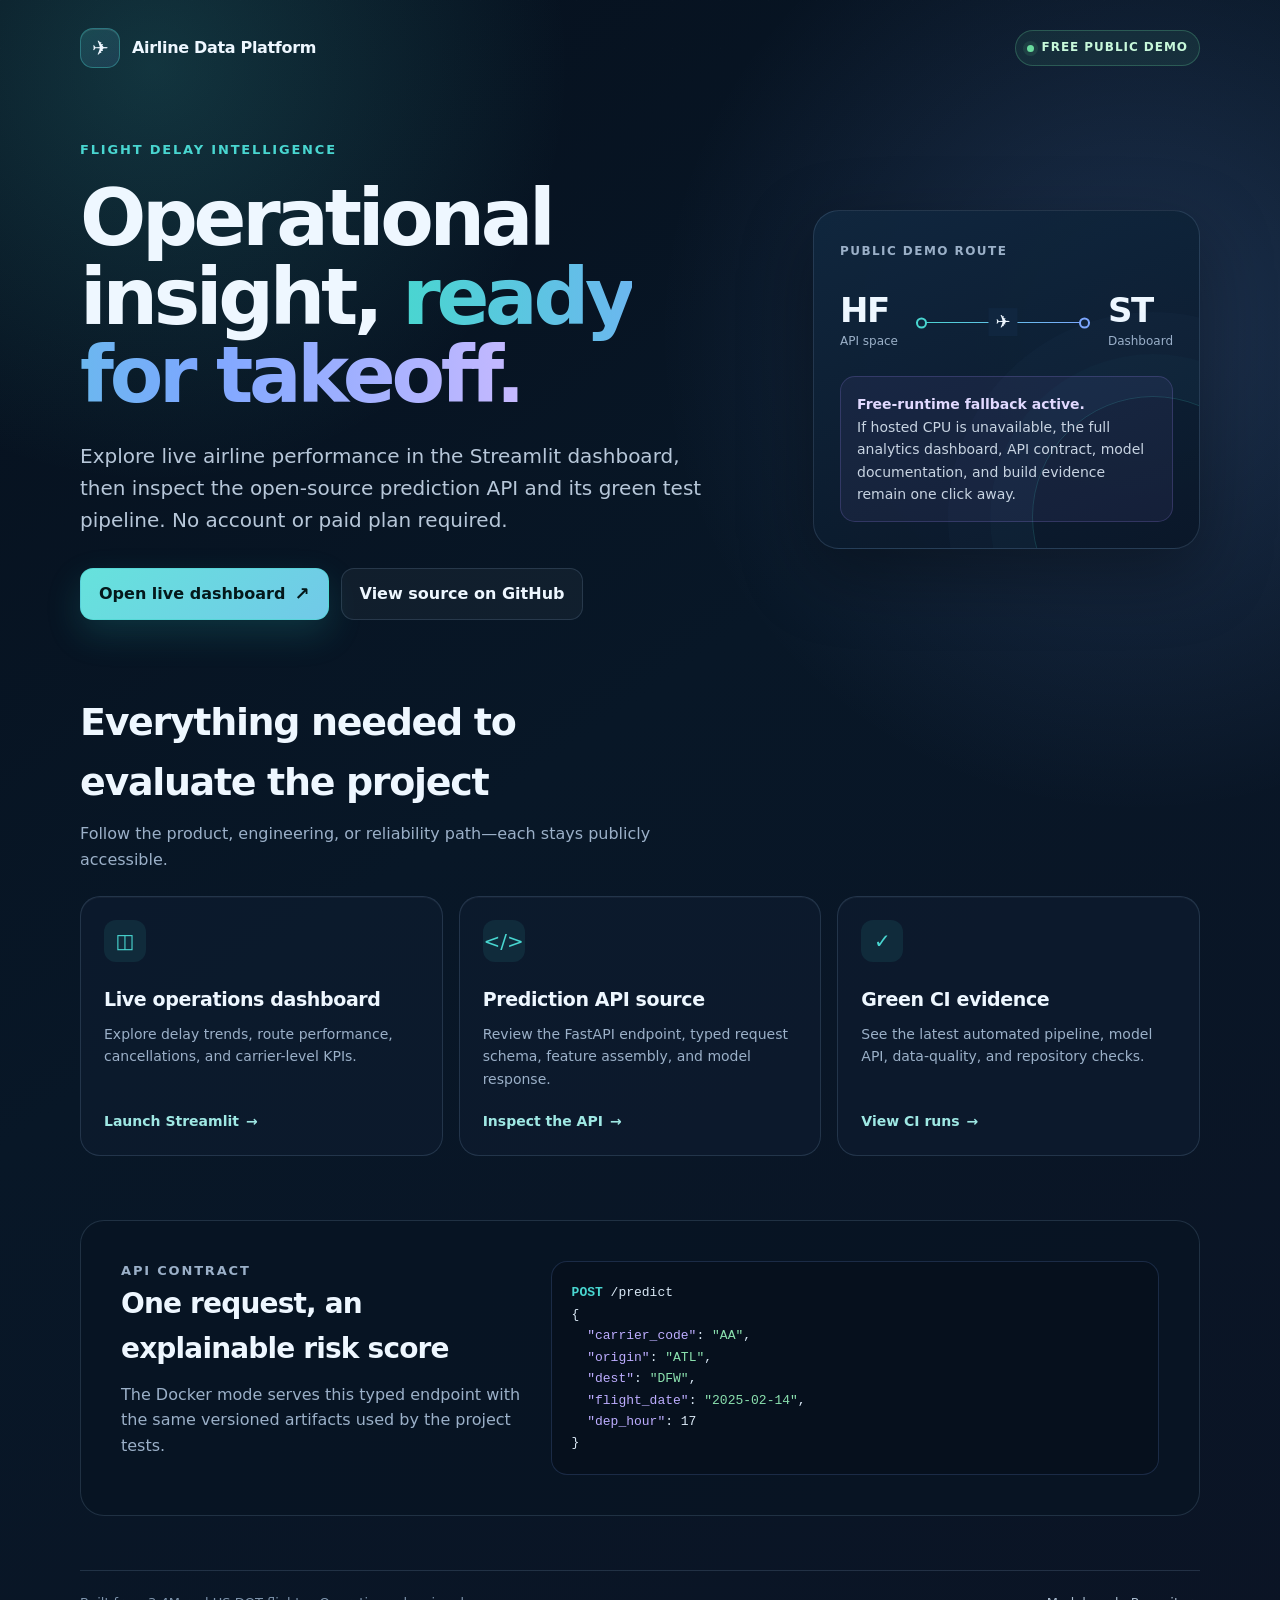
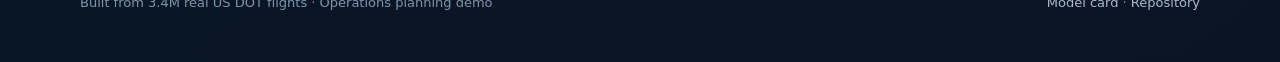
==== hf-static/index.html @ ccba7788 "Add free Hugging Face static fallback" ====
<!doctype html>
<html lang="en">
<head>
  <meta charset="utf-8">
  <meta name="viewport" content="width=device-width, initial-scale=1">
  <meta name="description" content="Flight delay intelligence, live airline operations dashboard, API contract, source code, and CI evidence.">
  <meta name="theme-color" content="#07111f">
  <title>Flight Delay Intelligence · Battina</title>
  <style>
    :root {
      color-scheme: dark;
      --ink: #eef7ff;
      --muted: #9bb0c8;
      --panel: rgba(13, 28, 47, .78);
      --panel-strong: #10243b;
      --line: rgba(156, 190, 224, .17);
      --cyan: #49d6d0;
      --cyan-strong: #25b9b4;
      --blue: #7da7ff;
      --violet: #a58cff;
      --green: #69dc9e;
      --shadow: 0 24px 70px rgba(0, 0, 0, .34);
    }

    * { box-sizing: border-box; }

    html { scroll-behavior: smooth; }

    body {
      min-height: 100vh;
      margin: 0;
      font-family: Inter, ui-sans-serif, system-ui, -apple-system, BlinkMacSystemFont, "Segoe UI", sans-serif;
      color: var(--ink);
      background:
        radial-gradient(circle at 12% 4%, rgba(73, 214, 208, .18), transparent 26rem),
        radial-gradient(circle at 89% 20%, rgba(125, 167, 255, .18), transparent 30rem),
        linear-gradient(145deg, #06101d 0%, #081727 45%, #0b1425 100%);
      line-height: 1.6;
    }

    body::before {
      content: "";
      position: fixed;
      inset: 0;
      pointer-events: none;
      opacity: .28;
      background-image:
        linear-gradient(rgba(255,255,255,.025) 1px, transparent 1px),
        linear-gradient(90deg, rgba(255,255,255,.025) 1px, transparent 1px);
      background-size: 48px 48px;
      mask-image: linear-gradient(to bottom, black, transparent 80%);
    }

    a { color: inherit; }

    .shell {
      position: relative;
      width: min(1120px, calc(100% - 32px));
      margin: 0 auto;
      padding: 28px 0 48px;
    }

    .nav {
      display: flex;
      align-items: center;
      justify-content: space-between;
      gap: 20px;
      margin-bottom: 72px;
    }

    .brand {
      display: inline-flex;
      align-items: center;
      gap: 12px;
      font-weight: 760;
      letter-spacing: -.02em;
    }

    .brand-mark {
      display: grid;
      width: 40px;
      height: 40px;
      place-items: center;
      border: 1px solid rgba(73, 214, 208, .36);
      border-radius: 13px;
      background: linear-gradient(145deg, rgba(73, 214, 208, .17), rgba(125, 167, 255, .12));
      box-shadow: inset 0 1px rgba(255,255,255,.1);
      font-size: 20px;
    }

    .chip {
      display: inline-flex;
      align-items: center;
      gap: 8px;
      padding: 7px 11px;
      border: 1px solid rgba(105, 220, 158, .26);
      border-radius: 999px;
      color: #c7f8da;
      background: rgba(105, 220, 158, .08);
      font-size: 12px;
      font-weight: 700;
      letter-spacing: .08em;
      text-transform: uppercase;
    }

    .chip::before {
      content: "";
      width: 7px;
      height: 7px;
      border-radius: 50%;
      background: var(--green);
      box-shadow: 0 0 0 4px rgba(105, 220, 158, .1);
    }

    .hero {
      display: grid;
      grid-template-columns: minmax(0, 1.25fr) minmax(310px, .75fr);
      align-items: center;
      gap: clamp(34px, 7vw, 88px);
      margin-bottom: 72px;
    }

    .eyebrow {
      margin: 0 0 18px;
      color: var(--cyan);
      font-size: 13px;
      font-weight: 800;
      letter-spacing: .14em;
      text-transform: uppercase;
    }

    h1 {
      max-width: 760px;
      margin: 0;
      font-size: clamp(43px, 7vw, 78px);
      line-height: 1.01;
      letter-spacing: -.055em;
    }

    .gradient-text {
      color: transparent;
      background: linear-gradient(90deg, var(--cyan), var(--blue) 52%, #c6b9ff);
      background-clip: text;
      -webkit-background-clip: text;
    }

    .lede {
      max-width: 670px;
      margin: 25px 0 0;
      color: #b7c7d9;
      font-size: clamp(17px, 2vw, 20px);
    }

    .actions {
      display: flex;
      flex-wrap: wrap;
      gap: 12px;
      margin-top: 32px;
    }

    .button {
      display: inline-flex;
      min-height: 50px;
      align-items: center;
      justify-content: center;
      gap: 9px;
      padding: 12px 18px;
      border: 1px solid var(--line);
      border-radius: 13px;
      background: rgba(255,255,255,.04);
      font-weight: 750;
      text-decoration: none;
      transition: transform .18s ease, border-color .18s ease, background .18s ease;
    }

    .button:hover,
    .button:focus-visible {
      transform: translateY(-2px);
      border-color: rgba(125, 167, 255, .55);
      background: rgba(125, 167, 255, .09);
      outline: none;
    }

    .button.primary {
      border-color: rgba(73, 214, 208, .58);
      color: #04181b;
      background: linear-gradient(135deg, #66e2dc, #71c9e8);
      box-shadow: 0 14px 35px rgba(37, 185, 180, .19);
    }

    .button.primary:hover,
    .button.primary:focus-visible {
      border-color: #9ef0ec;
      background: linear-gradient(135deg, #82ebe6, #8bd6f0);
    }

    .arrow { font-size: 18px; line-height: 1; }

    .flight-card {
      position: relative;
      min-height: 326px;
      overflow: hidden;
      padding: 26px;
      border: 1px solid var(--line);
      border-radius: 26px;
      background:
        linear-gradient(160deg, rgba(16, 39, 63, .93), rgba(10, 23, 40, .93));
      box-shadow: var(--shadow);
    }

    .flight-card::after {
      content: "";
      position: absolute;
      right: -75px;
      bottom: -90px;
      width: 240px;
      height: 240px;
      border: 1px solid rgba(73, 214, 208, .19);
      border-radius: 50%;
      box-shadow: 0 0 0 42px rgba(73, 214, 208, .025), 0 0 0 84px rgba(125, 167, 255, .025);
    }

    .card-label {
      color: var(--muted);
      font-size: 12px;
      font-weight: 760;
      letter-spacing: .12em;
      text-transform: uppercase;
    }

    .route {
      display: flex;
      align-items: center;
      justify-content: space-between;
      gap: 18px;
      margin: 30px 0 24px;
    }

    .airport strong {
      display: block;
      font-size: 34px;
      line-height: 1;
      letter-spacing: -.04em;
    }

    .airport span { color: var(--muted); font-size: 12px; }

    .route-line {
      position: relative;
      flex: 1;
      height: 1px;
      background: linear-gradient(90deg, var(--cyan), var(--blue));
    }

    .route-line::before,
    .route-line::after {
      content: "";
      position: absolute;
      top: 50%;
      width: 7px;
      height: 7px;
      border: 2px solid var(--cyan);
      border-radius: 50%;
      background: var(--panel-strong);
      transform: translateY(-50%);
    }

    .route-line::before { left: 0; }
    .route-line::after { right: 0; border-color: var(--blue); }

    .plane {
      position: absolute;
      top: 50%;
      left: 50%;
      padding: 0 7px;
      background: #10263f;
      transform: translate(-50%, -52%);
      font-size: 18px;
    }

    .runtime-note {
      position: relative;
      z-index: 1;
      padding: 16px;
      border: 1px solid rgba(165, 140, 255, .2);
      border-radius: 15px;
      color: #c8d4e2;
      background: rgba(165, 140, 255, .065);
      font-size: 14px;
    }

    .runtime-note strong { color: #e1d9ff; }

    .section-heading {
      max-width: 620px;
      margin-bottom: 24px;
    }

    .section-heading h2 {
      margin: 0 0 8px;
      font-size: clamp(28px, 4vw, 38px);
      letter-spacing: -.035em;
    }

    .section-heading p { margin: 0; color: var(--muted); }

    .grid {
      display: grid;
      grid-template-columns: repeat(3, 1fr);
      gap: 16px;
    }

    .resource {
      display: flex;
      min-height: 230px;
      flex-direction: column;
      padding: 23px;
      border: 1px solid var(--line);
      border-radius: 20px;
      background: var(--panel);
      box-shadow: inset 0 1px rgba(255,255,255,.04);
    }

    .resource-icon {
      display: grid;
      width: 42px;
      height: 42px;
      place-items: center;
      margin-bottom: 22px;
      border-radius: 12px;
      color: var(--cyan);
      background: rgba(73, 214, 208, .09);
      font-size: 20px;
    }

    .resource h3 { margin: 0 0 8px; font-size: 19px; letter-spacing: -.02em; }
    .resource p { margin: 0 0 20px; color: var(--muted); font-size: 14px; }

    .text-link {
      display: inline-flex;
      align-items: center;
      gap: 7px;
      margin-top: auto;
      color: #9fe8e4;
      font-size: 14px;
      font-weight: 760;
      text-decoration: none;
    }

    .text-link:hover,
    .text-link:focus-visible { color: white; outline: none; }

    .contract {
      display: grid;
      grid-template-columns: .8fr 1.2fr;
      gap: 24px;
      margin-top: 64px;
      padding: clamp(24px, 5vw, 40px);
      border: 1px solid var(--line);
      border-radius: 24px;
      background: rgba(8, 20, 35, .7);
    }

    .contract h2 { margin: 0 0 10px; font-size: 28px; letter-spacing: -.03em; }
    .contract p { margin: 0; color: var(--muted); }

    pre {
      overflow-x: auto;
      margin: 0;
      padding: 20px;
      border: 1px solid rgba(125, 167, 255, .18);
      border-radius: 16px;
      color: #d9e8f5;
      background: #06101d;
      font: 13px/1.65 ui-monospace, SFMono-Regular, Menlo, Monaco, Consolas, monospace;
    }

    .verb { color: var(--cyan); font-weight: 800; }
    .key { color: #bdadff; }
    .value { color: #8be1af; }

    footer {
      display: flex;
      justify-content: space-between;
      gap: 20px;
      margin-top: 54px;
      padding-top: 22px;
      border-top: 1px solid var(--line);
      color: #7f95ad;
      font-size: 13px;
    }

    footer a { color: #a9bbce; text-decoration: none; }
    footer a:hover { color: white; }

    @media (max-width: 850px) {
      .nav { margin-bottom: 50px; }
      .hero, .contract { grid-template-columns: 1fr; }
      .flight-card { min-height: 280px; }
      .grid { grid-template-columns: 1fr 1fr; }
    }

    @media (max-width: 600px) {
      .shell { width: min(100% - 24px, 1120px); padding-top: 18px; }
      .nav { align-items: flex-start; }
      .chip { font-size: 10px; }
      .hero { margin-bottom: 58px; }
      h1 { font-size: clamp(40px, 14vw, 58px); }
      .actions, .button { width: 100%; }
      .grid { grid-template-columns: 1fr; }
      .resource { min-height: 205px; }
      footer { flex-direction: column; }
    }

    @media (prefers-reduced-motion: reduce) {
      html { scroll-behavior: auto; }
      .button { transition: none; }
    }
  </style>
</head>
<body>
  <main class="shell">
    <nav class="nav" aria-label="Primary navigation">
      <div class="brand"><span class="brand-mark" aria-hidden="true">✈</span> Airline Data Platform</div>
      <span class="chip">Free public demo</span>
    </nav>

    <section class="hero">
      <div>
        <p class="eyebrow">Flight delay intelligence</p>
        <h1>Operational insight, <span class="gradient-text">ready for takeoff.</span></h1>
        <p class="lede">
          Explore live airline performance in the Streamlit dashboard, then inspect the
          open-source prediction API and its green test pipeline. No account or paid plan required.
        </p>
        <div class="actions">
          <a class="button primary" href="https://airline-ops-battina.streamlit.app/" target="_blank" rel="noreferrer">
            Open live dashboard <span class="arrow" aria-hidden="true">↗</span>
          </a>
          <a class="button" href="https://github.com/battina1999/airline-data-platform" target="_blank" rel="noreferrer">
            View source on GitHub
          </a>
        </div>
      </div>

      <aside class="flight-card" aria-label="Demo availability">
        <span class="card-label">Public demo route</span>
        <div class="route" aria-hidden="true">
          <div class="airport"><strong>HF</strong><span>API space</span></div>
          <div class="route-line"><span class="plane">✈</span></div>
          <div class="airport"><strong>ST</strong><span>Dashboard</span></div>
        </div>
        <div class="runtime-note">
          <strong>Free-runtime fallback active.</strong><br>
          If hosted CPU is unavailable, the full analytics dashboard, API contract,
          model documentation, and build evidence remain one click away.
        </div>
      </aside>
    </section>

    <section aria-labelledby="resources-heading">
      <div class="section-heading">
        <h2 id="resources-heading">Everything needed to evaluate the project</h2>
        <p>Follow the product, engineering, or reliability path—each stays publicly accessible.</p>
      </div>

      <div class="grid">
        <article class="resource">
          <span class="resource-icon" aria-hidden="true">◫</span>
          <h3>Live operations dashboard</h3>
          <p>Explore delay trends, route performance, cancellations, and carrier-level KPIs.</p>
          <a class="text-link" href="https://airline-ops-battina.streamlit.app/" target="_blank" rel="noreferrer">Launch Streamlit <span aria-hidden="true">→</span></a>
        </article>

        <article class="resource">
          <span class="resource-icon" aria-hidden="true">&lt;/&gt;</span>
          <h3>Prediction API source</h3>
          <p>Review the FastAPI endpoint, typed request schema, feature assembly, and model response.</p>
          <a class="text-link" href="https://github.com/battina1999/airline-data-platform/blob/main/ml/api.py" target="_blank" rel="noreferrer">Inspect the API <span aria-hidden="true">→</span></a>
        </article>

        <article class="resource">
          <span class="resource-icon" aria-hidden="true">✓</span>
          <h3>Green CI evidence</h3>
          <p>See the latest automated pipeline, model API, data-quality, and repository checks.</p>
          <a class="text-link" href="https://github.com/battina1999/airline-data-platform/actions/workflows/ci.yml" target="_blank" rel="noreferrer">View CI runs <span aria-hidden="true">→</span></a>
        </article>
      </div>
    </section>

    <section class="contract" aria-labelledby="contract-heading">
      <div>
        <p class="eyebrow">API contract</p>
        <h2 id="contract-heading">One request, an explainable risk score</h2>
        <p>The Docker mode serves this typed endpoint with the same versioned artifacts used by the project tests.</p>
      </div>
      <pre aria-label="Flight delay API request example"><span class="verb">POST</span> /predict
{
  <span class="key">"carrier_code"</span>: <span class="value">"AA"</span>,
  <span class="key">"origin"</span>: <span class="value">"ATL"</span>,
  <span class="key">"dest"</span>: <span class="value">"DFW"</span>,
  <span class="key">"flight_date"</span>: <span class="value">"2025-02-14"</span>,
  <span class="key">"dep_hour"</span>: 17
}</pre>
    </section>

    <footer>
      <span>Built from 3.4M real US DOT flights · Operations planning demo</span>
      <span><a href="https://github.com/battina1999/airline-data-platform/blob/main/docs/model_card.md" target="_blank" rel="noreferrer">Model card</a> · <a href="https://github.com/battina1999/airline-data-platform" target="_blank" rel="noreferrer">Repository</a></span>
    </footer>
  </main>
</body>
</html>
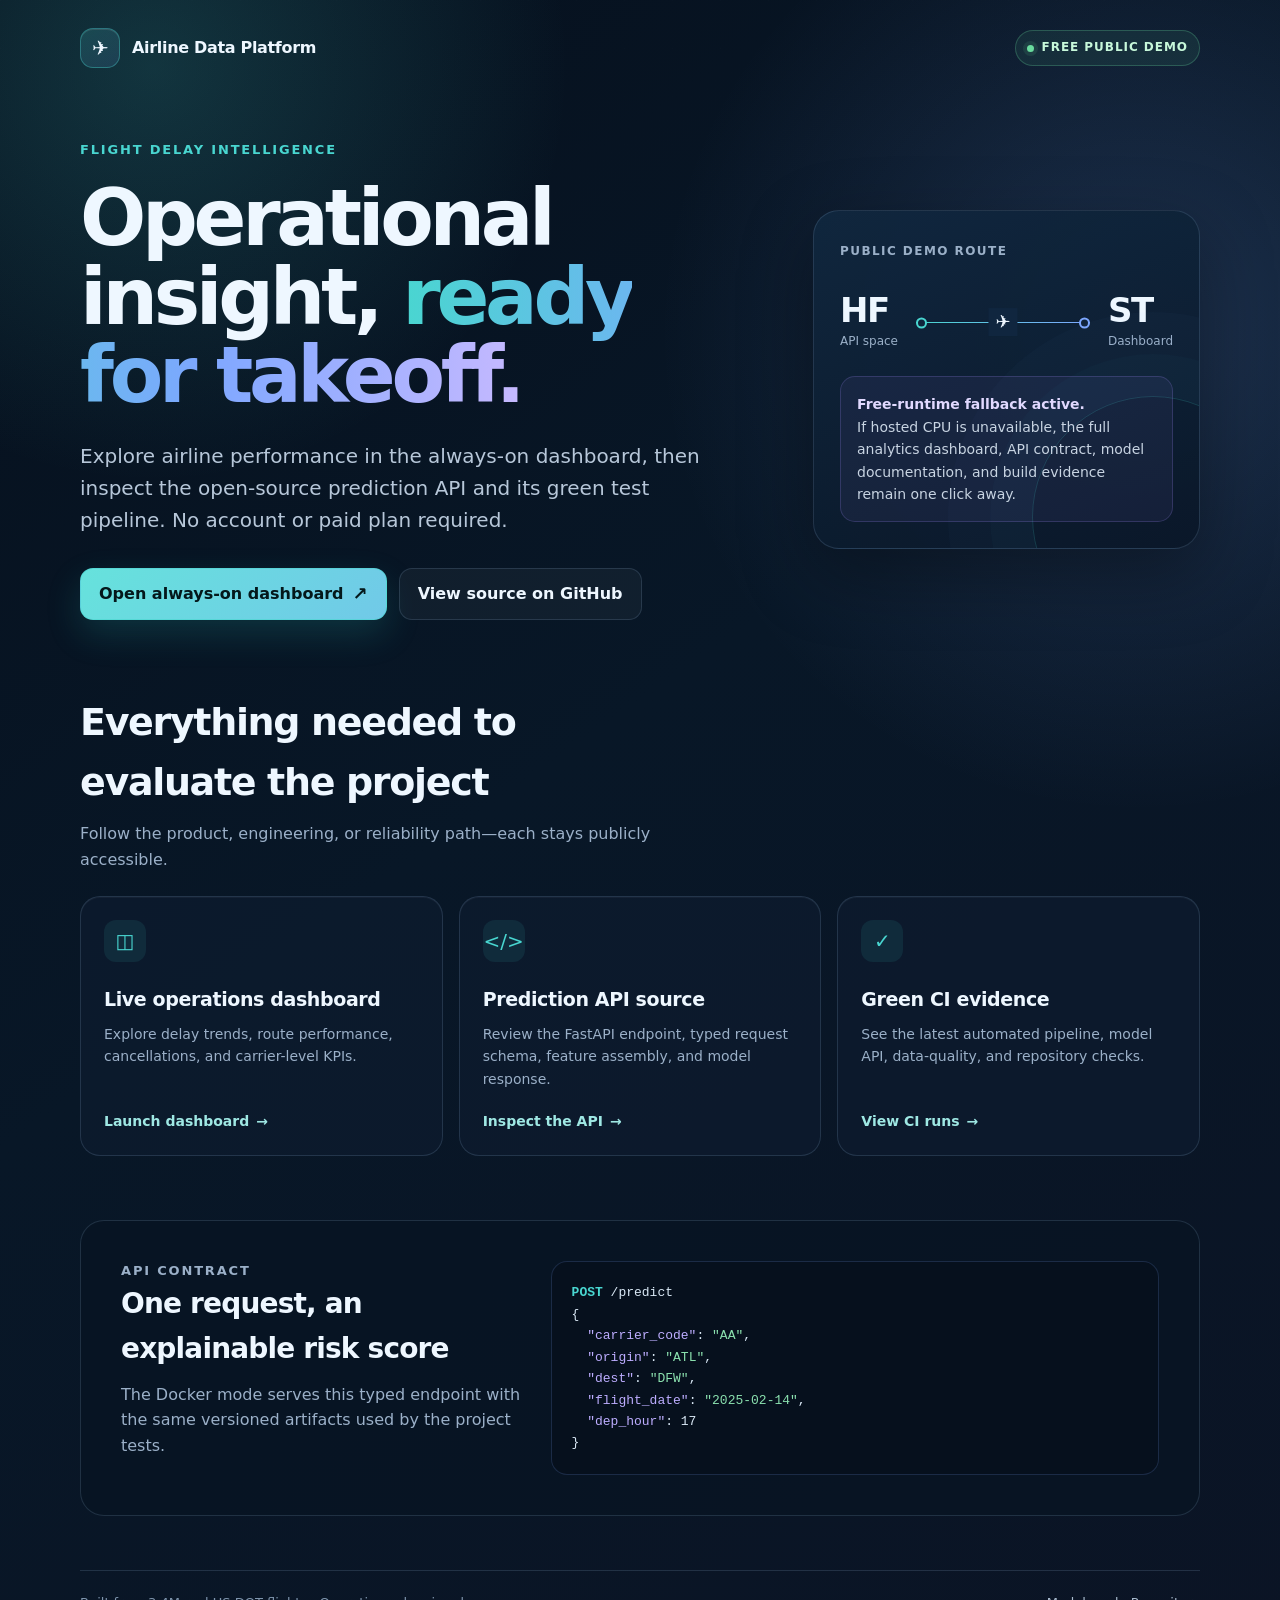
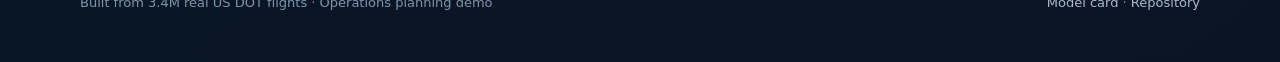
==== commit 5c2af23a: "Point Space landing page to always-on dashboard" ====
--- a/hf-static/index.html
+++ b/hf-static/index.html
@@ -430,12 +430,12 @@
         <p class="eyebrow">Flight delay intelligence</p>
         <h1>Operational insight, <span class="gradient-text">ready for takeoff.</span></h1>
         <p class="lede">
-          Explore live airline performance in the Streamlit dashboard, then inspect the
+          Explore airline performance in the always-on dashboard, then inspect the
           open-source prediction API and its green test pipeline. No account or paid plan required.
         </p>
         <div class="actions">
-          <a class="button primary" href="https://airline-ops-battina.streamlit.app/" target="_blank" rel="noreferrer">
-            Open live dashboard <span class="arrow" aria-hidden="true">↗</span>
+          <a class="button primary" href="https://battina1999.github.io/airline-data-platform/" target="_blank" rel="noreferrer">
+            Open always-on dashboard <span class="arrow" aria-hidden="true">↗</span>
           </a>
           <a class="button" href="https://github.com/battina1999/airline-data-platform" target="_blank" rel="noreferrer">
             View source on GitHub
@@ -469,7 +469,7 @@
           <span class="resource-icon" aria-hidden="true">◫</span>
           <h3>Live operations dashboard</h3>
           <p>Explore delay trends, route performance, cancellations, and carrier-level KPIs.</p>
-          <a class="text-link" href="https://airline-ops-battina.streamlit.app/" target="_blank" rel="noreferrer">Launch Streamlit <span aria-hidden="true">→</span></a>
+          <a class="text-link" href="https://battina1999.github.io/airline-data-platform/" target="_blank" rel="noreferrer">Launch dashboard <span aria-hidden="true">→</span></a>
         </article>
 
         <article class="resource">
